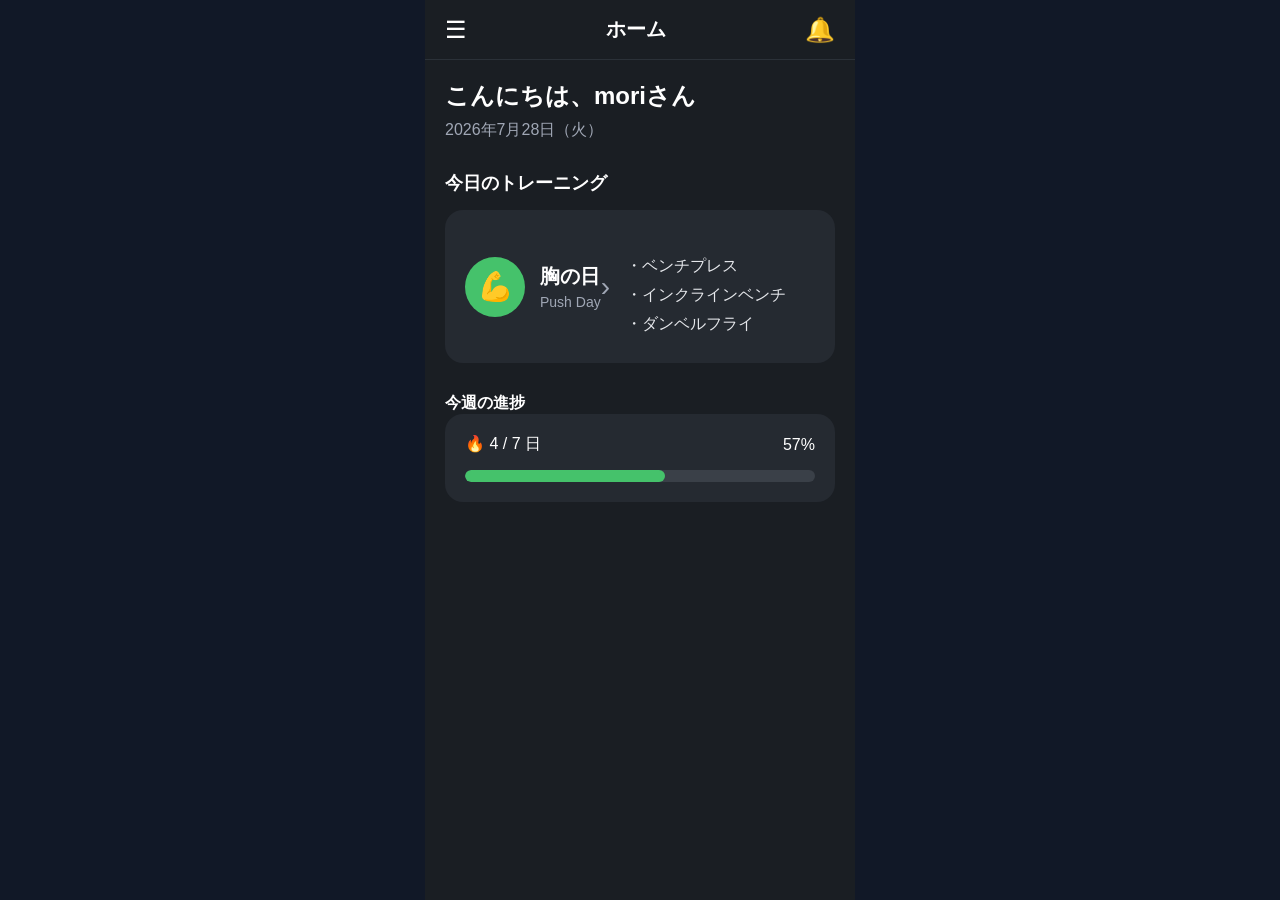
==== index.html @ dd1e369d "土台作成" ====
<!DOCTYPE html>
<html lang="en">
<head>
    <meta charset="UTF-8">
    <meta name="viewport" content="width=device-width, initial-scale=1.0">
    <title>筋トレ管理アプリ</title>
    <link rel="stylesheet" href="./style.css">
</head>
<body>
    
    <div class="app">
        <header class="header">
            <button class="menu-btn">☰</button>

            <h2>ホーム</h2>

            <button class="bell-btn">🔔</button>
        </header>

        <main class="home">

        <div class="welcome">
            <h3>こんにちは、moriさん </h3>
            <p>2026年7月28日（火）</p>
        </div>

        <section class="today-training">
            <h4>今日のトレーニング</h4>

            <div class="training-card">

                <div class="card-header">
                    <div class="icon">💪</div>

                    <div class="training-title">
                        <h3>胸の日</h3>
                        <p>Push Day</p>
                    </div>

                    <span class="arrow">›</span>
                </div>

                <div class="exercise-list">
                    <p>・ベンチプレス</p>
                    <p>・インクラインベンチ</p>
                    <p>・ダンベルフライ</p>
                </div>

            </div>

        </section>

        <section class="progress-section">

            <h4>今週の進捗</h4>

            <div class="progress-card">

                <div class="progress-top">
                    <span>🔥 4 / 7 日</span>
                    <span>57%</span>
                </div>

                <div class="progress-bar">
                    <div class="progress-fill"></div>
                </div>

            </div>

        </section>

        </main>

    </div>

    <script src="./app.js"></script>
</body>
</html>
---- style.css ----
*{
    margin:0;
    padding:0;
    box-sizing:border-box;
}

body{
    background:#111827;
    font-family:sans-serif;
}

.app{
    max-width:430px;
    min-height:100vh;
    margin:auto;
    background:#1A1E23;
}

.header{
    height:60px;
    display:flex;
    align-items:center;
    justify-content:space-between;
    padding:0 20px;
    color:white;
    border-bottom:1px solid #2B3138;
}

.header h2{
    font-size:20px;
}

.menu-btn,
.bell-btn{
    background:none;
    border:none;
    color:white;
    font-size:24px;
    cursor:pointer;
}

.home{
    padding:20px;
    color:white;
}

.welcome h3{
    font-size:24px;
    margin-bottom:8px;
}

.welcome p{
    color:#A0A7B5;
    margin-bottom:30px;
}

.today-training h4{
    margin-bottom:15px;
    font-size:18px;
}

.training-card{
    background:#252A31;
    border-radius:16px;
    padding:20px;
    display:flex;
    align-items:center;
    gap:16px;
}

.icon{
    width:60px;
    height:60px;
    background:#45C26B;
    border-radius:50%;
    display:flex;
    justify-content:center;
    align-items:center;
    font-size:28px;
}

.training-info h3{
    margin-bottom:6px;
}

.training-info p{
    color:#A0A7B5;
}

.training-card{
    background:#252A31;
    border-radius:18px;
    padding:20px;
}

.card-header{
    display:flex;
    align-items:center;
}

.training-title{
    margin-left:15px;
}

.training-title h3{
    font-size:20px;
    margin-bottom:4px;
}

.training-title p{
    color:#A0A7B5;
    font-size:14px;
}

.arrow{
    margin-left:auto;
    font-size:28px;
    color:#A0A7B5;
}

.exercise-list{
    margin-top:18px;
}

.exercise-list p{
    margin:8px 0;
    color:#E5E7EB;
}

.progress-section{
    margin-top:30px;
}

.progress-card{
    background:#252A31;
    border-radius:18px;
    padding:20px;
}

.progress-top{
    display:flex;
    justify-content:space-between;
    align-items:center;
    color:white;
    margin-bottom:15px;
    font-size:16px;
}

.progress-bar{
    width:100%;
    height:12px;
    background:#3A4048;
    border-radius:10px;
    overflow:hidden;
}

.progress-fill{
    width:57%;
    height:100%;
    background:#45C26B;
    border-radius:10px;
}
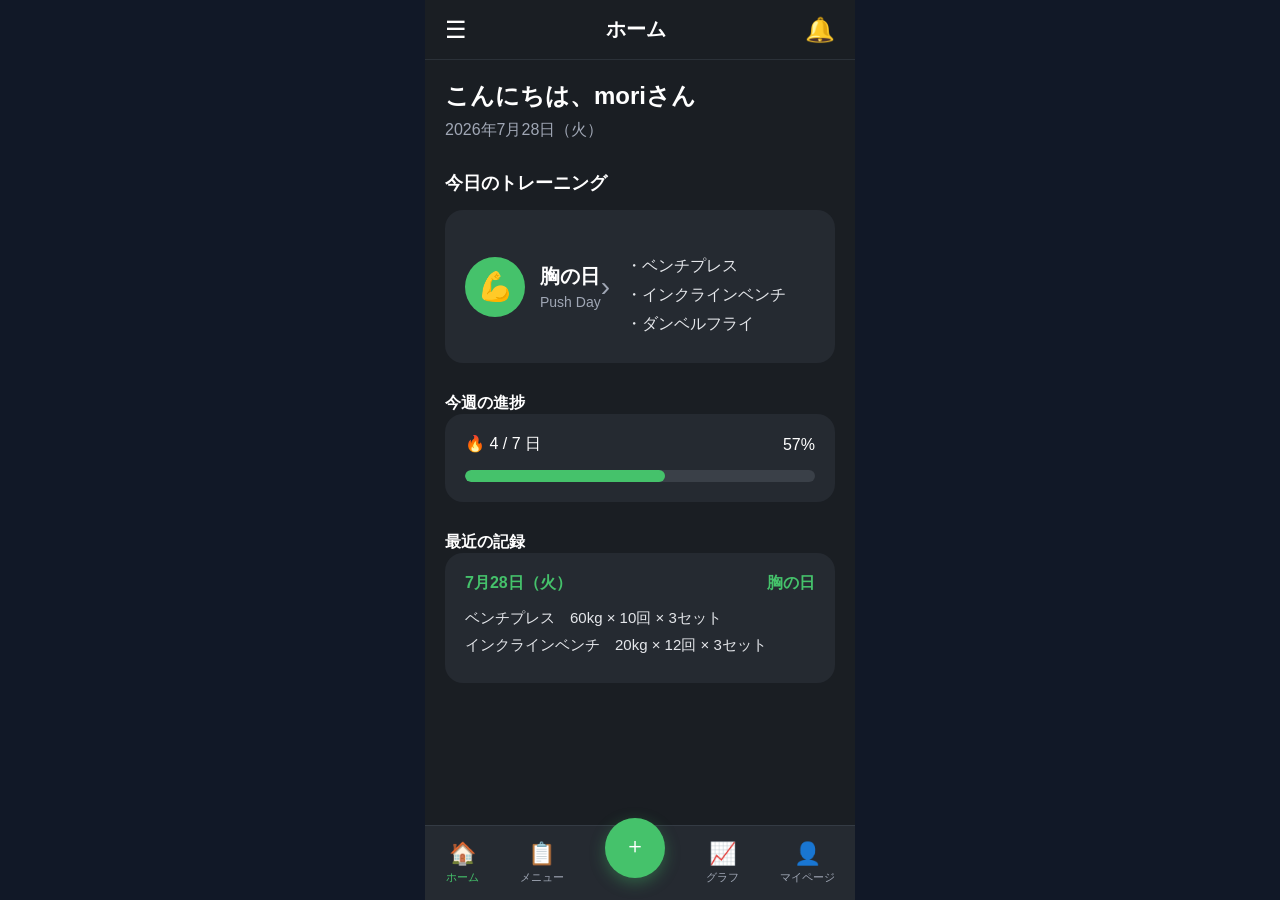
==== commit 59c0b1b2: "ホーム画面作成" ====
--- a/index.html
+++ b/index.html
@@ -69,7 +69,55 @@
 
         </section>
 
+        <section class="recent-section">
+
+            <h4>最近の記録</h4>
+
+            <div class="recent-card">
+
+                <div class="recent-date">
+                    <span>7月28日（火）</span>
+                    <span>胸の日</span>
+                </div>
+
+                <div class="recent-detail">
+                    <p>ベンチプレス　60kg × 10回 × 3セット</p>
+                    <p>インクラインベンチ　20kg × 12回 × 3セット</p>
+                </div>
+
+            </div>
+
+        </section>
+
         </main>
+
+        <nav class="bottom-nav">
+
+            <a href="#" class="nav-item active">
+                <span>🏠</span>
+                <small>ホーム</small>
+            </a>
+
+            <a href="#" class="nav-item">
+                <span>📋</span>
+                <small>メニュー</small>
+            </a>
+
+            <a href="#" class="nav-item record-btn">
+                <span>＋</span>
+            </a>
+
+            <a href="#" class="nav-item">
+                <span>📈</span>
+                <small>グラフ</small>
+            </a>
+
+            <a href="#" class="nav-item">
+                <span>👤</span>
+                <small>マイページ</small>
+            </a>
+
+        </nav>
 
     </div>
 
--- a/style.css
+++ b/style.css
@@ -159,4 +159,80 @@
     height:100%;
     background:#45C26B;
     border-radius:10px;
+}
+
+.recent-section{
+    margin-top:30px;
+    margin-bottom:100px; /* 下のナビと被らないように */
+}
+
+.recent-card{
+    background:#252A31;
+    border-radius:18px;
+    padding:20px;
+}
+
+.recent-date{
+    display:flex;
+    justify-content:space-between;
+    color:#45C26B;
+    font-weight:bold;
+    margin-bottom:15px;
+}
+
+.recent-detail p{
+    color:#E5E7EB;
+    margin:8px 0;
+    font-size:15px;
+}
+
+.bottom-nav{
+    position:fixed;
+    bottom:0;
+    left:50%;
+    transform:translateX(-50%);
+    width:100%;
+    max-width:430px;
+    height:75px;
+    background:#252A31;
+    display:flex;
+    justify-content:space-around;
+    align-items:center;
+    border-top:1px solid #343B44;
+}
+
+.nav-item{
+    text-decoration:none;
+    color:#A0A7B5;
+    display:flex;
+    flex-direction:column;
+    align-items:center;
+    font-size:13px;
+}
+
+.nav-item span{
+    font-size:22px;
+    margin-bottom:4px;
+}
+
+.active{
+    color:#45C26B;
+}
+
+.record-btn{
+    width:60px;
+    height:60px;
+    background:#45C26B;
+    border-radius:50%;
+    display:flex;
+    justify-content:center;
+    align-items:center;
+    margin-top:-30px;
+    color:white;
+    font-size:34px;
+    box-shadow:0 5px 15px rgba(69,194,107,.35);
+}
+
+.record-btn small{
+    display:none;
 }
